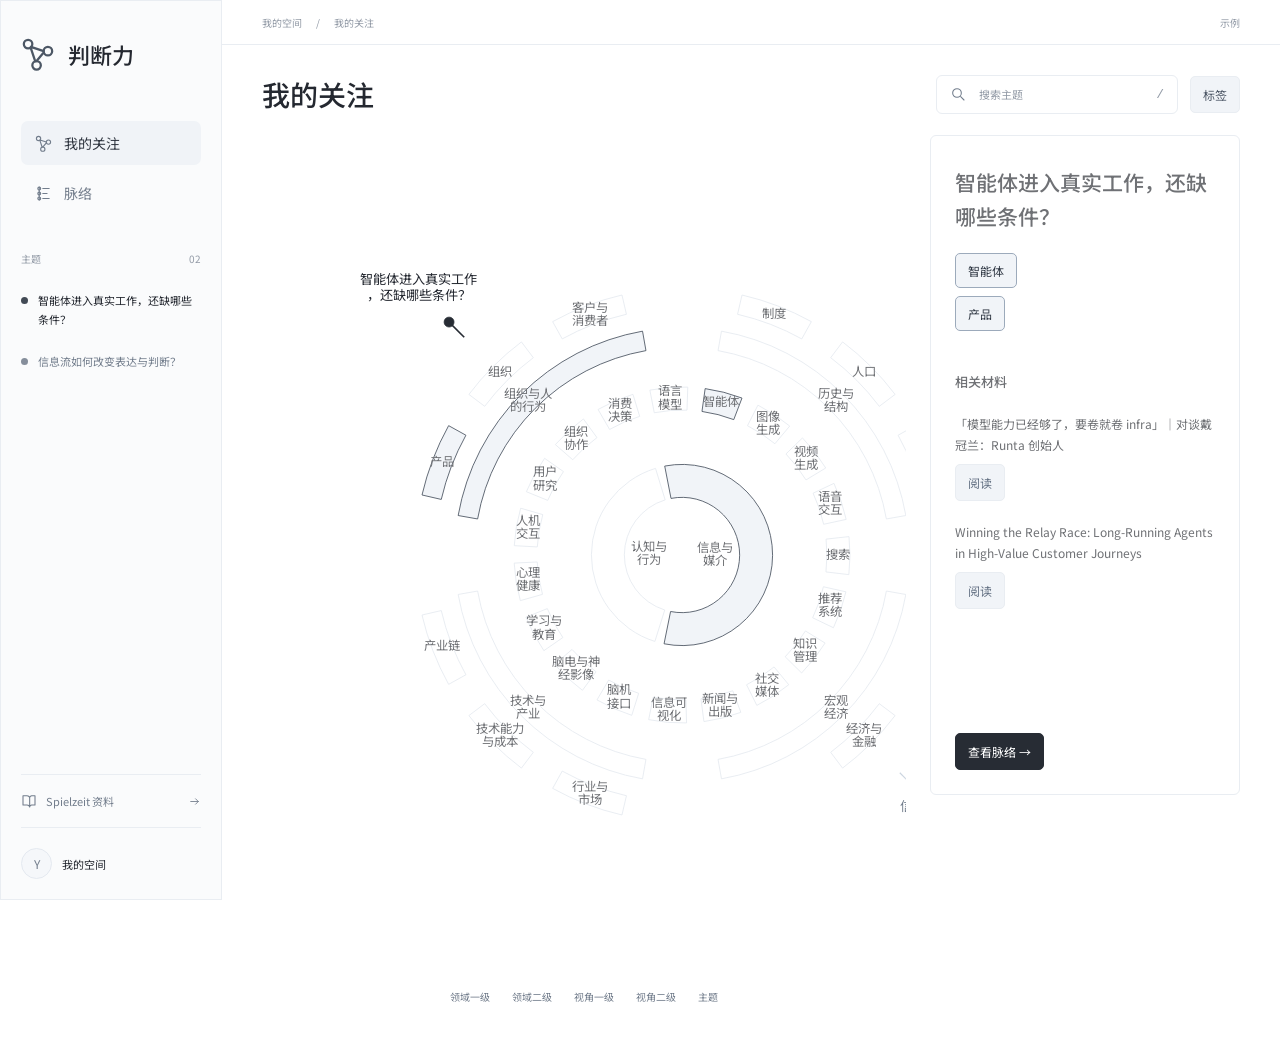
==== sites/since/index.html @ cc874a49 "Publish approved Since site through shared multi-site Pages workflow" ====
<!doctype html>
<html lang="zh-CN">
<head>
  <meta charset="utf-8">
  <meta name="viewport" content="width=device-width,initial-scale=1">
  <meta name="color-scheme" content="light">
  <meta name="since-data-mode" content="static">
  <title>判断力</title>
  <link rel="preload" href="./assets/NotoSansSC.woff2" as="font" type="font/woff2" crossorigin>
  <link rel="stylesheet" href="./styles.css">
</head>
<body>
  <a class="skip-link" href="#main">跳到内容</a>
  <div id="app" aria-busy="true"><div class="initial-state">正在读取主题…</div></div>
  <dialog id="tags-dialog" aria-labelledby="tags-title"></dialog>
  <script type="module" src="./app.js"></script>
</body>
</html>
---- sites/since/styles.css ----
@font-face{font-family:"Noto Sans SC";src:url('./assets/NotoSansSC.woff2') format('woff2');font-weight:100 900;font-style:normal;font-display:swap}
:root{--ink:#242830;--body:#4c5665;--muted:#727d8c;--faint:#929aa6;--line:#e9edf2;--pale:#fafbfc;--chip:#f1f4f8;--selected:#f0f3f7;--radius:6px;--sidebar:222px;font-family:"Noto Sans SC",sans-serif;font-size:13px;color:var(--body);background:#fff}
*{box-sizing:border-box}body{margin:0}button,input,a{-webkit-tap-highlight-color:transparent}button,input{font:inherit}button{cursor:pointer;color:inherit}button,a,input{outline-offset:4px}button:focus-visible,a:focus-visible,input:focus-visible,summary:focus-visible{outline:2px solid #697a91}button{border:0;background:none}a{color:#657284;text-decoration:none}a:hover{text-decoration:underline}button:hover{color:var(--ink)}button:disabled{cursor:default}h1,h2,h3,p{margin:0}h1,h2,h3{font-weight:500;color:var(--ink)}h1{font-size:28px;line-height:1.5}h2{font-size:20px;line-height:1.6}h3{font-size:14px;line-height:1.65}p{line-height:1.9}.icon{display:block;flex:none;object-fit:contain}.skip-link{position:fixed;left:12px;top:-80px;padding:10px;background:white;z-index:20}.skip-link:focus{top:8px}.initial-state{padding:80px;color:var(--faint)}.app-shell{min-height:100vh;display:grid;grid-template-columns:var(--sidebar) minmax(0,1fr)}.sidebar{position:sticky;top:0;height:100vh;display:flex;flex-direction:column;background:var(--pale);border:1px solid var(--line);padding:36px 20px 0}.brand{display:flex;align-items:center;gap:13px;color:var(--ink);font-size:22px;font-weight:500;margin-bottom:50px}.main-nav{display:grid;gap:6px;margin-bottom:36px}.nav-item{width:100%;display:flex;align-items:center;gap:12px;padding:12px 14px;border-radius:7px;font-size:14px;color:#77818f;text-align:left}.nav-item.active{background:var(--selected);color:#303640}.recent-heading{display:flex;justify-content:space-between;color:var(--faint);font-size:10px;margin-bottom:15px}.recent-list{display:grid;gap:4px}.recent-theme{display:flex;gap:10px;align-items:flex-start;text-align:left;font-size:11px;line-height:1.7;padding:10px 0;color:var(--muted)}.recent-theme.active{color:var(--ink)}.theme-dot{width:7px;height:7px;border-radius:50%;background:#aeb8c6;flex:none;margin-top:6px}.active>.theme-dot{background:#414b59}.sidebar-bottom{margin-top:auto}.archive-link{display:flex;gap:9px;align-items:center;font-size:11px;color:var(--muted);padding:18px 0;border-top:1px solid var(--line)}.archive-link .end-icon{margin-left:auto}.space{border-top:1px solid var(--line);display:flex;gap:10px;align-items:center;padding:20px 0;font-size:11px;color:var(--ink)}.avatar{display:grid;place-items:center;width:31px;height:31px;border:1px solid #e4e9f0;border-radius:50%;background:#f5f7fa;color:var(--muted);font-size:12px}.content{min-width:0}.topbar{height:45px;border-bottom:1px solid var(--line);display:flex;justify-content:space-between;align-items:center;padding:0 40px;color:var(--faint);font-size:10px}.breadcrumb{display:flex;gap:14px}.page{padding:28px 40px 40px;max-width:1800px;margin:auto}.page-heading{display:flex;gap:12px;align-items:center;margin-bottom:20px}.page-heading h1{margin-right:auto}.search{height:39px;width:242px;border:1px solid var(--line);border-radius:6px;display:flex;align-items:center;gap:11px;padding:0 13px}.search input{width:100%;min-width:0;border:0;background:none;color:var(--body);font-size:11px;outline:none}.search input::placeholder{color:var(--faint)}.search kbd{font:10px inherit;color:var(--faint)}.button{display:inline-flex;align-items:center;justify-content:center;gap:7px;border:1px solid var(--line);background:var(--chip);border-radius:5px;padding:7px 12px;font-size:12px;line-height:21px;white-space:nowrap}.button:hover{background:#e9eef4;text-decoration:none}.button.primary{background:#272c34;border-color:#272c34;color:white}.button.quiet{background:white}.button.active{border-color:#7d8b9e;background:#eaf0f6}.filters{display:flex;gap:8px;align-items:center;flex-wrap:wrap;margin-bottom:16px;min-height:0}.filters:empty{display:none}.tag{display:inline-flex;gap:6px;align-items:center;border:1px solid #e4e9f0;border-radius:5px;padding:6px 12px;background:white;color:#303844;font-size:12px;line-height:21px;text-align:left}.tag.active,.tag.selected{background:var(--chip);border-color:#9caabb}.tag-path{font-size:10px;color:var(--faint)}.tags-inline{display:flex;flex-wrap:wrap;gap:8px}.home-layout{display:grid;grid-template-columns:minmax(500px,1fr) 310px;gap:24px;align-items:start}.graph-wrap{min-width:0;position:relative}.solar-graph{display:block;width:100%;height:auto;max-height:1000px;overflow:visible}.graph-arc{fill:white;stroke:#e4e9f0;stroke-width:1}.graph-arc.active{fill:var(--chip);stroke:#424c59}.graph-arc.filter{fill:#e7edf5;stroke:#697a91}.graph-label{font-family:inherit;font-size:12px;fill:#6f7175;text-anchor:middle;dominant-baseline:middle;pointer-events:none}.graph-group{cursor:pointer;outline-offset:1px}.graph-group:focus-visible .graph-arc{stroke:#536d8f;stroke-width:2}.graph-group:hover .graph-arc{stroke:#8798af}.graph-theme{cursor:pointer}.graph-theme text{font-family:inherit;font-size:13px;fill:var(--muted);text-anchor:middle}.graph-theme.active text{fill:var(--ink)}.graph-theme circle{fill:white;stroke:#ccd5e0}.graph-theme.active circle{fill:#272c34;stroke:#272c34}.graph-theme line{stroke:#ccd5e0;stroke-width:1.5}.graph-theme.active line{stroke:#272c34;stroke-width:2}.graph-legend{display:flex;justify-content:center;gap:22px;font-size:10px;color:var(--muted);padding:14px 0}.theme-preview{border:1px solid var(--line);border-radius:6px;padding:30px 24px 24px;min-height:660px;display:flex;flex-direction:column;gap:20px}.theme-preview h2{font-size:21px;color:#6f7175}.preview-tags{display:flex;flex-direction:column;align-items:flex-start;gap:8px}.preview-sources{margin-top:20px;display:grid;gap:20px}.preview-sources h3{font-size:13px;color:#6f7175}.source-teaser{display:grid;gap:8px;justify-items:start}.source-teaser p{font-size:12px;line-height:1.8;color:#6f7175}.preview-bottom{margin-top:auto;padding-top:24px}.theme-list{display:grid;grid-template-columns:repeat(2,minmax(0,1fr));gap:12px;margin-top:28px}.theme-list-card{border:1px solid var(--line);border-radius:6px;padding:18px 20px;text-align:left;display:grid;gap:12px}.theme-list-card.active{background:var(--pale);border-color:#b4c0cf}.theme-list-card h3{font-size:14px}.theme-list-card .tags-inline .tag{font-size:10px;padding:3px 8px}.empty-state{border:1px solid var(--line);border-radius:6px;padding:45px;color:var(--muted);text-align:center}.error-state{display:grid;justify-items:start;gap:15px;padding:40px;border:1px solid var(--line);border-radius:7px;max-width:700px;margin:30px 0}.error-state h2{font-size:18px}.error-state p{color:var(--muted)}.refresh-error{margin:0 40px;padding:12px 0;font-size:11px;color:#8b5a3c}.back-button{display:flex;align-items:center;gap:7px;font-size:10px;color:var(--faint);margin-bottom:24px;padding:0}.detail-heading{display:flex;align-items:start;gap:20px;margin-bottom:20px}.detail-heading h1{flex:1}.question-box{display:flex;gap:16px;align-items:center;background:var(--pale);border:1px solid var(--line);border-radius:7px;padding:19px 22px;margin:25px 0 30px}.question-symbol{width:35px;height:35px;background:var(--selected);border-radius:8px;display:grid;place-items:center;flex:none}.question-box p{font-size:13px}.detail-layout{display:grid;grid-template-columns:minmax(550px,1fr) 310px;gap:35px;align-items:start}.timeline{min-width:0}.branch-header{display:grid;grid-template-columns:74px repeat(var(--branches),minmax(0,1fr));gap:12px;border-bottom:1px solid var(--line);padding-bottom:15px;margin-bottom:30px;font-size:10px;color:var(--faint)}.timeline-section+.timeline-section{margin-top:26px}.section-heading{font-size:12px;font-weight:500;margin:0 0 18px 96px;color:var(--muted)}.timeline-rows{position:relative}.timeline-row{position:relative;display:grid;grid-template-columns:74px repeat(var(--branches),minmax(0,1fr));gap:12px;min-height:200px;padding-bottom:16px;align-items:start}.timeline-date{font-size:11px;line-height:1.7;text-align:right;padding-top:17px;color:var(--faint)}.timeline-date span{display:block}.timeline-date .date-kind{font-size:9px;color:#a0a8b3;margin-top:2px}.timeline-marker{position:absolute;left:74px;top:0;pointer-events:none;z-index:1}.timeline-guide{position:absolute;left:82px;top:27px;height:1px;background:#e7ecf2;pointer-events:none}.timeline-card{position:relative;z-index:2;width:100%;min-height:184px;border:1px solid var(--line);border-radius:6px;background:white;text-align:left;padding:18px 20px;display:flex;flex-direction:column;gap:8px}.timeline-card:hover{border-color:#bdc8d6}.timeline-card.selected{background:#fafbfd;border-color:#a9b7c9}.claim-badge{font-size:9px;background:#f3f5f8;color:#85909f;border-radius:3px;padding:3px 5px;align-self:flex-start}.timeline-card h3{font-size:14px;color:#414b59}.timeline-card p{font-size:11px;color:var(--muted);line-height:1.9}.node-footer{display:flex;align-items:center;gap:5px;font-size:9px;color:var(--faint);padding-top:5px;margin-top:auto}.node-footer .open-label{margin-left:auto;color:var(--muted)}.timeline-undated .timeline-marker{display:none}.timeline-undated .timeline-guide{left:82px;opacity:.6}.evidence-panel{position:sticky;top:24px;border:1px solid var(--line);border-radius:7px;padding:25px;min-width:0}.panel-top{display:flex;justify-content:space-between;align-items:center;margin-bottom:18px}.panel-top .tabs{display:flex;gap:16px}.tab{padding:0 0 5px;border-bottom:1px solid transparent;font-size:11px;color:var(--faint)}.tab.active{border-color:#657284;color:#414b59}.evidence-panel h2{font-size:20px;margin-bottom:12px;line-height:1.65}.evidence-meta{color:var(--faint);font-size:10px;line-height:1.8}.evidence-section{border-top:1px solid var(--line);padding-top:18px;margin-top:18px;display:grid;gap:9px}.evidence-section h3{font-size:10px;color:#6f7175}.evidence-section p{font-size:12px;line-height:1.95;color:var(--muted)}blockquote{font-size:11px;line-height:1.95;color:var(--muted);margin:0;padding:0 0 0 12px;border-left:2px solid #d8e0e9;overflow-wrap:anywhere}.source-card{display:grid;gap:10px}.source-card+.source-card{padding-top:18px;margin-top:18px;border-top:1px solid var(--line)}.source-card h3{font-size:11px;line-height:1.8}.source-links{display:flex;gap:14px;align-items:center;flex-wrap:wrap;font-size:10px}.source-links a{display:inline-flex;gap:5px;align-items:center}.source-basis{font-size:9px;color:var(--faint)}.md-panel{margin-top:38px;border-top:1px solid var(--line);padding-top:30px}.md-heading{display:flex;justify-content:space-between;gap:20px;margin-bottom:20px}.markdown{max-width:850px;color:var(--body);line-height:2;font-size:13px;overflow-wrap:anywhere}.markdown h1{font-size:24px;margin:0 0 25px}.markdown h2{font-size:18px;margin:28px 0 14px}.markdown h3{font-size:15px;margin:22px 0 10px}.markdown p{margin:10px 0 16px}.markdown ul{padding-left:20px}.markdown li{margin:7px 0}.markdown pre{white-space:pre-wrap;background:var(--pale);padding:18px;overflow:auto}.markdown a.anchor{display:block;scroll-margin-top:30px}.markdown .highlight{animation:highlight 2.4s ease-out}.citation{font-size:10px;color:#657284;padding:0 3px;border-bottom:1px dotted #a8b7c9}.reading-section{font-size:12px;line-height:1.95;color:var(--muted)}.reading-section h1,.reading-section h2{display:none}.reading-section h3{font-size:12px;color:var(--body);margin-bottom:8px}.reading-section p{font-size:12px}.reading-section .citation{display:inline-flex}.reading-section a.anchor{display:none}.tag-dialog{border:1px solid var(--line);border-radius:8px;width:min(1140px,calc(100vw - 48px));max-height:85vh;padding:32px 40px;color:var(--body);background:white}.tag-dialog::backdrop{background:rgba(36,40,48,.15)}.dialog-heading{display:flex;gap:12px;align-items:center;margin-bottom:25px}.dialog-heading h2{font-size:26px;flex:1}.tag-dimension+.tag-dimension{margin-top:30px}.tag-dimension h3{margin-bottom:16px;font-size:15px;color:#6f7175}.tag-group{display:grid;grid-template-columns:170px minmax(0,1fr);gap:12px;margin:15px 0;align-items:start}.tag-group-root{width:100%;background:var(--chip)}.tag-group-children{display:flex;gap:8px;flex-wrap:wrap}.tag.depth-3{font-size:11px;color:var(--muted);background:var(--pale)}.modal-empty{padding:20px;color:var(--faint)}.mobile-menu{display:none}
@keyframes highlight{from{background:#edf2f7}to{background:transparent}}
.graph-disclosure>summary{display:none}.text-button{text-align:left;font-size:11px;line-height:1.9;color:#657284;padding:0}.text-button:hover{text-decoration:underline}.relation-link{display:block}.graph-disclosure>.graph-wrap{overflow:auto}
@media(min-width:1700px){.home-layout{grid-template-columns:minmax(700px,1fr) 310px}.page{padding-top:28px}.theme-preview{min-height:760px}}
@media(max-width:1250px){:root{--sidebar:190px}.sidebar{padding:28px 16px 0}.brand{font-size:20px;gap:10px}.page{padding:28px}.topbar{padding:0 28px}.home-layout{grid-template-columns:minmax(0,1fr) 270px}.theme-preview{padding:24px 20px;min-height:570px}.theme-preview h2{font-size:18px}.detail-layout{grid-template-columns:minmax(0,1fr) 280px;gap:24px}.timeline-card{padding:16px 14px}.timeline-card h3{font-size:13px}.branch-header,.timeline-row{grid-template-columns:64px repeat(var(--branches),minmax(0,1fr))}.timeline-marker{left:64px}.timeline-guide{left:72px}.section-heading{margin-left:86px}.graph-label{font-size:13px}.detail-heading h1{font-size:25px}}
@media(max-width:1000px){.home-layout{grid-template-columns:minmax(0,1fr)}.theme-preview{min-height:0;display:grid;grid-template-columns:1fr 1fr;padding:24px;gap:18px}.preview-sources{grid-column:2;grid-row:1 / span 3;margin-top:0}.preview-bottom{grid-column:1;padding-top:0}.preview-tags{flex-direction:row;flex-wrap:wrap}.detail-layout{grid-template-columns:minmax(0,1fr)}.evidence-panel{position:relative;top:0;max-width:none}.panel-content{display:grid;grid-template-columns:1fr 1fr;gap:0 28px}.evidence-panel .evidence-section{margin-top:16px}.evidence-panel .source-section{grid-column:2;grid-row:1 / span 3;margin-top:0}.evidence-panel .source-section:first-child{margin-top:0}.page-heading h1{font-size:25px}.search{width:210px}}
@media(max-width:720px){:root{--sidebar:0px}.app-shell{display:block}.sidebar{position:static;height:auto;display:grid;grid-template-columns:1fr auto;gap:16px;align-items:center;padding:16px 20px;border-width:0 0 1px}.brand{margin:0;font-size:19px;gap:9px}.main-nav{display:flex;margin:0;gap:4px}.nav-item{width:auto;padding:8px 10px;font-size:12px;gap:6px}.recent-heading,.recent-list,.sidebar-bottom{display:none}.topbar{padding:0 20px;height:34px}.page{padding:24px 20px}.page-heading{flex-wrap:wrap;gap:10px}.page-heading h1{font-size:24px;flex-basis:calc(100% - 65px)}.page-heading .search{order:3;width:100%}.page-heading .tag-toggle{margin-left:auto}.home-layout{gap:15px}.solar-graph{width:100%;min-height:350px}.graph-label{font-size:15px}.graph-theme text{font-size:15px}.graph-legend{font-size:9px;gap:12px;flex-wrap:wrap}.theme-preview{display:flex;padding:22px;gap:16px}.theme-preview h2{font-size:19px}.preview-tags{flex-direction:row}.preview-sources{margin-top:5px}.preview-bottom{padding-top:6px}.theme-list{grid-template-columns:1fr}.detail-heading{flex-direction:column;gap:14px}.detail-heading h1{font-size:24px}.question-box{padding:15px;margin:20px 0 25px;gap:12px}.detail-layout{gap:25px}.timeline{overflow-x:auto;padding-bottom:10px}.branch-header,.timeline-row{min-width:570px;grid-template-columns:60px repeat(var(--branches),minmax(220px,1fr))}.timeline-marker{left:60px}.timeline-guide{left:68px}.timeline-card{min-height:184px}.timeline-row{min-height:200px}.panel-content{display:block}.evidence-panel .source-section{margin-top:18px}.tag-dialog{padding:24px 20px;width:calc(100vw - 24px);max-height:90vh}.dialog-heading{flex-wrap:wrap}.dialog-heading .search{order:3;width:100%}.tag-group{grid-template-columns:1fr;gap:9px;margin:22px 0}.tag-group-root{width:auto;justify-self:start}.markdown{font-size:13px}.md-heading h2{font-size:19px}.refresh-error{margin:0 20px}.initial-state{padding:40px 20px}.error-state{padding:25px}}
@media(prefers-reduced-motion:reduce){*{scroll-behavior:auto!important;animation:none!important}}
@media(max-width:720px){.graph-disclosure>summary{display:list-item;font-size:12px;color:var(--muted);padding:12px 0;cursor:pointer}.graph-disclosure .solar-graph{min-width:740px}.graph-disclosure{margin-bottom:8px}.graph-label{font-size:12px}.graph-theme text{font-size:13px}.home-layout>div:first-child{display:flex;flex-direction:column}.home-layout .theme-list{order:-1;margin-top:0;margin-bottom:12px}.preview-sources{display:none}}

.theme-dot,.active>.theme-dot{background:transparent}

/* Keep graph text readable at narrower desktop widths; scroll within the graph. */
.solar-graph{min-width:840px}.graph-label{font-size:15px}.graph-theme text{font-size:16px}
@media(min-width:721px){.theme-list{display:none}.detail-heading+.tags-inline{margin-bottom:30px}}
@media(max-width:720px){.graph-disclosure .solar-graph{min-width:840px}.graph-label{font-size:15px}.graph-theme text{font-size:16px}.detail-heading+.tags-inline{margin-bottom:25px}}

@media(max-width:720px){.theme-preview{display:none}}

.tag-review{font-size:11px;color:#8b6945;align-self:center}
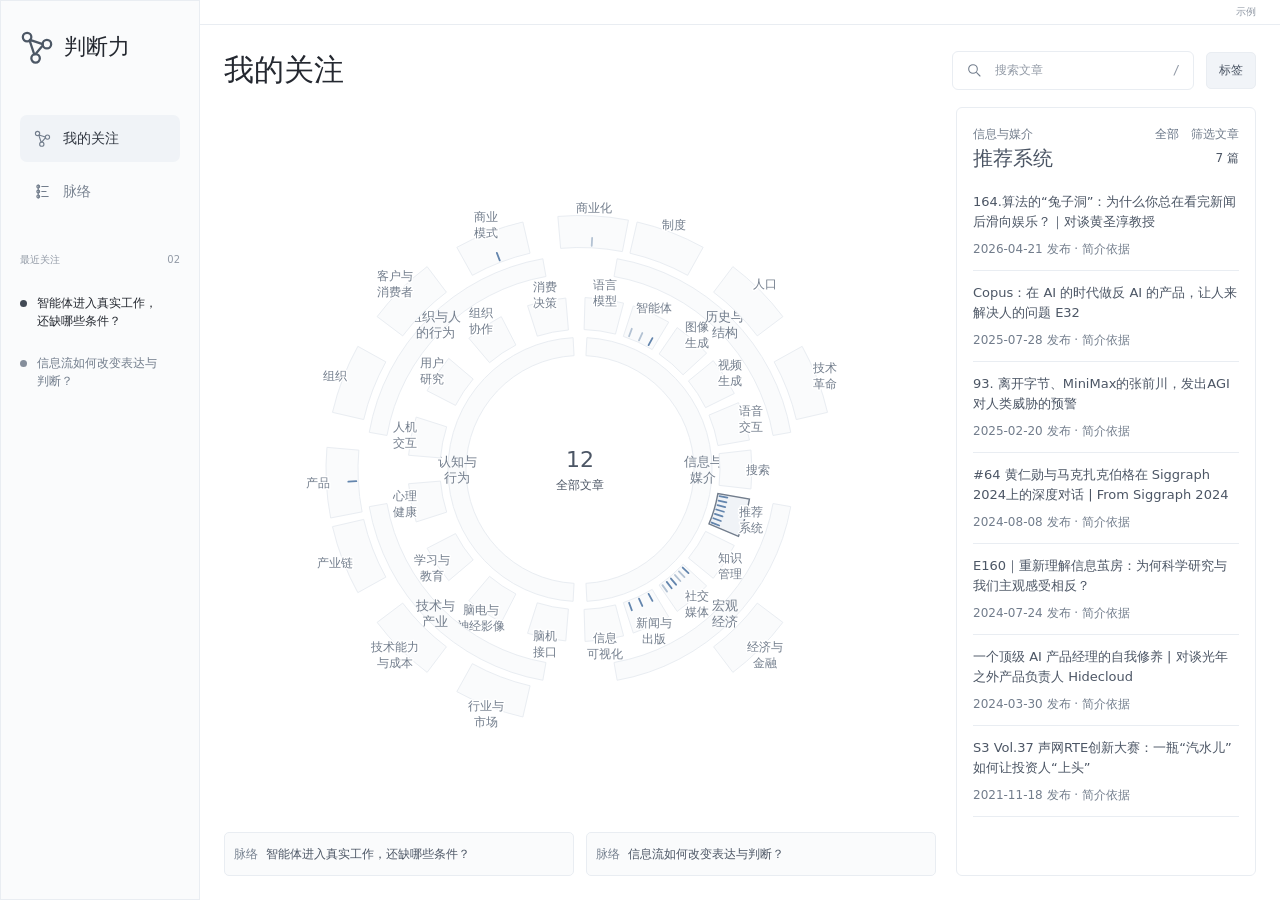
==== commit f5b2d8ee: "Publish lightweight graph bootstrap and visible theme paths" ====
--- a/sites/since/index.html
+++ b/sites/since/index.html
@@ -6,12 +6,11 @@
   <meta name="color-scheme" content="light">
   <meta name="since-data-mode" content="static">
   <title>判断力</title>
-  <link rel="preload" href="./assets/NotoSansSC.woff2" as="font" type="font/woff2" crossorigin>
   <link rel="stylesheet" href="./styles.css">
 </head>
 <body>
   <a class="skip-link" href="#main">跳到内容</a>
-  <div id="app" aria-busy="true"><div class="initial-state">正在读取主题…</div></div>
+  <div id="app" aria-busy="true"><div class="initial-state">正在读取总览…</div></div>
   <dialog id="tags-dialog" aria-labelledby="tags-title"></dialog>
   <script type="module" src="./app.js"></script>
 </body>
--- a/sites/since/styles.css
+++ b/sites/since/styles.css
@@ -1,5 +1,4 @@
-@font-face{font-family:"Noto Sans SC";src:url('./assets/NotoSansSC.woff2') format('woff2');font-weight:100 900;font-style:normal;font-display:swap}
-:root{--ink:#242830;--body:#4c5665;--muted:#727d8c;--faint:#929aa6;--line:#e9edf2;--pale:#fafbfc;--chip:#f1f4f8;--selected:#f0f3f7;--radius:6px;--sidebar:222px;font-family:"Noto Sans SC",sans-serif;font-size:13px;color:var(--body);background:#fff}
+:root{--ink:#242830;--body:#4c5665;--muted:#727d8c;--faint:#929aa6;--line:#e9edf2;--pale:#fafbfc;--chip:#f1f4f8;--selected:#f0f3f7;--radius:6px;--sidebar:222px;font-family:system-ui,-apple-system,BlinkMacSystemFont,"PingFang SC","Microsoft YaHei",sans-serif;font-size:13px;color:var(--body);background:#fff}
 *{box-sizing:border-box}body{margin:0}button,input,a{-webkit-tap-highlight-color:transparent}button,input{font:inherit}button{cursor:pointer;color:inherit}button,a,input{outline-offset:4px}button:focus-visible,a:focus-visible,input:focus-visible,summary:focus-visible{outline:2px solid #697a91}button{border:0;background:none}a{color:#657284;text-decoration:none}a:hover{text-decoration:underline}button:hover{color:var(--ink)}button:disabled{cursor:default}h1,h2,h3,p{margin:0}h1,h2,h3{font-weight:500;color:var(--ink)}h1{font-size:28px;line-height:1.5}h2{font-size:20px;line-height:1.6}h3{font-size:14px;line-height:1.65}p{line-height:1.9}.icon{display:block;flex:none;object-fit:contain}.skip-link{position:fixed;left:12px;top:-80px;padding:10px;background:white;z-index:20}.skip-link:focus{top:8px}.initial-state{padding:80px;color:var(--faint)}.app-shell{min-height:100vh;display:grid;grid-template-columns:var(--sidebar) minmax(0,1fr)}.sidebar{position:sticky;top:0;height:100vh;display:flex;flex-direction:column;background:var(--pale);border:1px solid var(--line);padding:36px 20px 0}.brand{display:flex;align-items:center;gap:13px;color:var(--ink);font-size:22px;font-weight:500;margin-bottom:50px}.main-nav{display:grid;gap:6px;margin-bottom:36px}.nav-item{width:100%;display:flex;align-items:center;gap:12px;padding:12px 14px;border-radius:7px;font-size:14px;color:#77818f;text-align:left}.nav-item.active{background:var(--selected);color:#303640}.recent-heading{display:flex;justify-content:space-between;color:var(--faint);font-size:10px;margin-bottom:15px}.recent-list{display:grid;gap:4px}.recent-theme{display:flex;gap:10px;align-items:flex-start;text-align:left;font-size:11px;line-height:1.7;padding:10px 0;color:var(--muted)}.recent-theme.active{color:var(--ink)}.theme-dot{width:7px;height:7px;border-radius:50%;background:#aeb8c6;flex:none;margin-top:6px}.active>.theme-dot{background:#414b59}.sidebar-bottom{margin-top:auto}.archive-link{display:flex;gap:9px;align-items:center;font-size:11px;color:var(--muted);padding:18px 0;border-top:1px solid var(--line)}.archive-link .end-icon{margin-left:auto}.space{border-top:1px solid var(--line);display:flex;gap:10px;align-items:center;padding:20px 0;font-size:11px;color:var(--ink)}.avatar{display:grid;place-items:center;width:31px;height:31px;border:1px solid #e4e9f0;border-radius:50%;background:#f5f7fa;color:var(--muted);font-size:12px}.content{min-width:0}.topbar{height:45px;border-bottom:1px solid var(--line);display:flex;justify-content:space-between;align-items:center;padding:0 40px;color:var(--faint);font-size:10px}.breadcrumb{display:flex;gap:14px}.page{padding:28px 40px 40px;max-width:1800px;margin:auto}.page-heading{display:flex;gap:12px;align-items:center;margin-bottom:20px}.page-heading h1{margin-right:auto}.search{height:39px;width:242px;border:1px solid var(--line);border-radius:6px;display:flex;align-items:center;gap:11px;padding:0 13px}.search input{width:100%;min-width:0;border:0;background:none;color:var(--body);font-size:11px;outline:none}.search input::placeholder{color:var(--faint)}.search kbd{font:10px inherit;color:var(--faint)}.button{display:inline-flex;align-items:center;justify-content:center;gap:7px;border:1px solid var(--line);background:var(--chip);border-radius:5px;padding:7px 12px;font-size:12px;line-height:21px;white-space:nowrap}.button:hover{background:#e9eef4;text-decoration:none}.button.primary{background:#272c34;border-color:#272c34;color:white}.button.quiet{background:white}.button.active{border-color:#7d8b9e;background:#eaf0f6}.filters{display:flex;gap:8px;align-items:center;flex-wrap:wrap;margin-bottom:16px;min-height:0}.filters:empty{display:none}.tag{display:inline-flex;gap:6px;align-items:center;border:1px solid #e4e9f0;border-radius:5px;padding:6px 12px;background:white;color:#303844;font-size:12px;line-height:21px;text-align:left}.tag.active,.tag.selected{background:var(--chip);border-color:#9caabb}.tag-path{font-size:10px;color:var(--faint)}.tags-inline{display:flex;flex-wrap:wrap;gap:8px}.home-layout{display:grid;grid-template-columns:minmax(500px,1fr) 310px;gap:24px;align-items:start}.graph-wrap{min-width:0;position:relative}.solar-graph{display:block;width:100%;height:auto;max-height:1000px;overflow:visible}.graph-arc{fill:white;stroke:#e4e9f0;stroke-width:1}.graph-arc.active{fill:var(--chip);stroke:#424c59}.graph-arc.filter{fill:#e7edf5;stroke:#697a91}.graph-label{font-family:inherit;font-size:12px;fill:#6f7175;text-anchor:middle;dominant-baseline:middle;pointer-events:none}.graph-group{cursor:pointer;outline-offset:1px}.graph-group:focus-visible .graph-arc{stroke:#536d8f;stroke-width:2}.graph-group:hover .graph-arc{stroke:#8798af}.graph-theme{cursor:pointer}.graph-theme text{font-family:inherit;font-size:13px;fill:var(--muted);text-anchor:middle}.graph-theme.active text{fill:var(--ink)}.graph-theme circle{fill:white;stroke:#ccd5e0}.graph-theme.active circle{fill:#272c34;stroke:#272c34}.graph-theme line{stroke:#ccd5e0;stroke-width:1.5}.graph-theme.active line{stroke:#272c34;stroke-width:2}.graph-legend{display:flex;justify-content:center;gap:22px;font-size:10px;color:var(--muted);padding:14px 0}.theme-preview{border:1px solid var(--line);border-radius:6px;padding:30px 24px 24px;min-height:660px;display:flex;flex-direction:column;gap:20px}.theme-preview h2{font-size:21px;color:#6f7175}.preview-tags{display:flex;flex-direction:column;align-items:flex-start;gap:8px}.preview-sources{margin-top:20px;display:grid;gap:20px}.preview-sources h3{font-size:13px;color:#6f7175}.source-teaser{display:grid;gap:8px;justify-items:start}.source-teaser p{font-size:12px;line-height:1.8;color:#6f7175}.preview-bottom{margin-top:auto;padding-top:24px}.theme-list{display:grid;grid-template-columns:repeat(2,minmax(0,1fr));gap:12px;margin-top:28px}.theme-list-card{border:1px solid var(--line);border-radius:6px;padding:18px 20px;text-align:left;display:grid;gap:12px}.theme-list-card.active{background:var(--pale);border-color:#b4c0cf}.theme-list-card h3{font-size:14px}.theme-list-card .tags-inline .tag{font-size:10px;padding:3px 8px}.empty-state{border:1px solid var(--line);border-radius:6px;padding:45px;color:var(--muted);text-align:center}.error-state{display:grid;justify-items:start;gap:15px;padding:40px;border:1px solid var(--line);border-radius:7px;max-width:700px;margin:30px 0}.error-state h2{font-size:18px}.error-state p{color:var(--muted)}.refresh-error{margin:0 40px;padding:12px 0;font-size:11px;color:#8b5a3c}.back-button{display:flex;align-items:center;gap:7px;font-size:10px;color:var(--faint);margin-bottom:24px;padding:0}.detail-heading{display:flex;align-items:start;gap:20px;margin-bottom:20px}.detail-heading h1{flex:1}.question-box{display:flex;gap:16px;align-items:center;background:var(--pale);border:1px solid var(--line);border-radius:7px;padding:19px 22px;margin:25px 0 30px}.question-symbol{width:35px;height:35px;background:var(--selected);border-radius:8px;display:grid;place-items:center;flex:none}.question-box p{font-size:13px}.detail-layout{display:grid;grid-template-columns:minmax(550px,1fr) 310px;gap:35px;align-items:start}.timeline{min-width:0}.branch-header{display:grid;grid-template-columns:74px repeat(var(--branches),minmax(0,1fr));gap:12px;border-bottom:1px solid var(--line);padding-bottom:15px;margin-bottom:30px;font-size:10px;color:var(--faint)}.timeline-section+.timeline-section{margin-top:26px}.section-heading{font-size:12px;font-weight:500;margin:0 0 18px 96px;color:var(--muted)}.timeline-rows{position:relative}.timeline-row{position:relative;display:grid;grid-template-columns:74px repeat(var(--branches),minmax(0,1fr));gap:12px;min-height:200px;padding-bottom:16px;align-items:start}.timeline-date{font-size:11px;line-height:1.7;text-align:right;padding-top:17px;color:var(--faint)}.timeline-date span{display:block}.timeline-date .date-kind{font-size:9px;color:#a0a8b3;margin-top:2px}.timeline-marker{position:absolute;left:74px;top:0;pointer-events:none;z-index:1}.timeline-guide{position:absolute;left:82px;top:27px;height:1px;background:#e7ecf2;pointer-events:none}.timeline-card{position:relative;z-index:2;width:100%;min-height:184px;border:1px solid var(--line);border-radius:6px;background:white;text-align:left;padding:18px 20px;display:flex;flex-direction:column;gap:8px}.timeline-card:hover{border-color:#bdc8d6}.timeline-card.selected{background:#fafbfd;border-color:#a9b7c9}.claim-badge{font-size:9px;background:#f3f5f8;color:#85909f;border-radius:3px;padding:3px 5px;align-self:flex-start}.timeline-card h3{font-size:14px;color:#414b59}.timeline-card p{font-size:11px;color:var(--muted);line-height:1.9}.node-footer{display:flex;align-items:center;gap:5px;font-size:9px;color:var(--faint);padding-top:5px;margin-top:auto}.node-footer .open-label{margin-left:auto;color:var(--muted)}.timeline-undated .timeline-marker{display:none}.timeline-undated .timeline-guide{left:82px;opacity:.6}.evidence-panel{position:sticky;top:24px;border:1px solid var(--line);border-radius:7px;padding:25px;min-width:0}.panel-top{display:flex;justify-content:space-between;align-items:center;margin-bottom:18px}.panel-top .tabs{display:flex;gap:16px}.tab{padding:0 0 5px;border-bottom:1px solid transparent;font-size:11px;color:var(--faint)}.tab.active{border-color:#657284;color:#414b59}.evidence-panel h2{font-size:20px;margin-bottom:12px;line-height:1.65}.evidence-meta{color:var(--faint);font-size:10px;line-height:1.8}.evidence-section{border-top:1px solid var(--line);padding-top:18px;margin-top:18px;display:grid;gap:9px}.evidence-section h3{font-size:10px;color:#6f7175}.evidence-section p{font-size:12px;line-height:1.95;color:var(--muted)}blockquote{font-size:11px;line-height:1.95;color:var(--muted);margin:0;padding:0 0 0 12px;border-left:2px solid #d8e0e9;overflow-wrap:anywhere}.source-card{display:grid;gap:10px}.source-card+.source-card{padding-top:18px;margin-top:18px;border-top:1px solid var(--line)}.source-card h3{font-size:11px;line-height:1.8}.source-links{display:flex;gap:14px;align-items:center;flex-wrap:wrap;font-size:10px}.source-links a{display:inline-flex;gap:5px;align-items:center}.source-basis{font-size:9px;color:var(--faint)}.md-panel{margin-top:38px;border-top:1px solid var(--line);padding-top:30px}.md-heading{display:flex;justify-content:space-between;gap:20px;margin-bottom:20px}.markdown{max-width:850px;color:var(--body);line-height:2;font-size:13px;overflow-wrap:anywhere}.markdown h1{font-size:24px;margin:0 0 25px}.markdown h2{font-size:18px;margin:28px 0 14px}.markdown h3{font-size:15px;margin:22px 0 10px}.markdown p{margin:10px 0 16px}.markdown ul{padding-left:20px}.markdown li{margin:7px 0}.markdown pre{white-space:pre-wrap;background:var(--pale);padding:18px;overflow:auto}.markdown a.anchor{display:block;scroll-margin-top:30px}.markdown .highlight{animation:highlight 2.4s ease-out}.citation{font-size:10px;color:#657284;padding:0 3px;border-bottom:1px dotted #a8b7c9}.reading-section{font-size:12px;line-height:1.95;color:var(--muted)}.reading-section h1,.reading-section h2{display:none}.reading-section h3{font-size:12px;color:var(--body);margin-bottom:8px}.reading-section p{font-size:12px}.reading-section .citation{display:inline-flex}.reading-section a.anchor{display:none}.tag-dialog{border:1px solid var(--line);border-radius:8px;width:min(1140px,calc(100vw - 48px));max-height:85vh;padding:32px 40px;color:var(--body);background:white}.tag-dialog::backdrop{background:rgba(36,40,48,.15)}.dialog-heading{display:flex;gap:12px;align-items:center;margin-bottom:25px}.dialog-heading h2{font-size:26px;flex:1}.tag-dimension+.tag-dimension{margin-top:30px}.tag-dimension h3{margin-bottom:16px;font-size:15px;color:#6f7175}.tag-group{display:grid;grid-template-columns:170px minmax(0,1fr);gap:12px;margin:15px 0;align-items:start}.tag-group-root{width:100%;background:var(--chip)}.tag-group-children{display:flex;gap:8px;flex-wrap:wrap}.tag.depth-3{font-size:11px;color:var(--muted);background:var(--pale)}.modal-empty{padding:20px;color:var(--faint)}.mobile-menu{display:none}
 @keyframes highlight{from{background:#edf2f7}to{background:transparent}}
 .graph-disclosure>summary{display:none}.text-button{text-align:left;font-size:11px;line-height:1.9;color:#657284;padding:0}.text-button:hover{text-decoration:underline}.relation-link{display:block}.graph-disclosure>.graph-wrap{overflow:auto}
@@ -20,3 +19,168 @@
 @media(max-width:720px){.theme-preview{display:none}}
 
 .tag-review{font-size:11px;color:#8b6945;align-self:center}
+
+/* Approved tag overview. SVG coordinates are CSS pixels, never a scaled UI image. */
+:root{--sidebar:200px}
+.sidebar{padding:28px 19px 0}
+.sidebar-brand{width:100%}
+.brand{font-size:22px;line-height:36.3px;gap:10px;margin-bottom:50px}
+.main-nav{margin-bottom:37px}
+.nav-item{font-size:14px;line-height:23.1px}
+.recent-heading{line-height:16.5px}
+.recent-theme{font-size:12px;line-height:18px}
+.mobile-scope{display:none}
+.home-view .content{display:flex;flex-direction:column;height:100dvh;overflow:hidden}
+.home-view .topbar{height:25px;min-height:25px;flex:none;padding:0 24px}
+.home-page{height:calc(100dvh - 25px);max-width:none;padding:24px;display:flex;flex-direction:column;gap:16px;min-height:0}
+.overview-heading{height:42px;min-height:42px;margin:0;flex:none;gap:12px}
+.overview-heading h1{font-size:30px;line-height:42px}
+.overview-search .search{width:242px}
+.overview-search input,.overview-search kbd{font-size:12px}
+.compact-search{display:none}
+.home-layout{display:grid;grid-template-columns:minmax(0,1fr) 300px;gap:20px;flex:1;min-height:0;align-items:stretch}
+.graph-wrap{height:100%;min-height:0;min-width:0;position:relative;overflow:visible}
+.graph-stage{position:relative;width:100%;height:100%;min-width:0;min-height:0}
+.solar-graph{display:block;width:100%;height:100%;min-width:0;min-height:0;max-height:none;overflow:visible}
+.graph-hit{fill:transparent;stroke:transparent;stroke-width:8;pointer-events:all}
+.graph-arc{fill:#fafbfc;stroke:#e9edf2;stroke-width:1}
+.graph-arc.active{fill:#f0f3f7;stroke:#727d8c;stroke-width:1.4}
+.graph-arc.filter{fill:#e6edf7;stroke:#697a91}
+.graph-label{font-family:inherit;fill:#727d8c;text-anchor:middle;dominant-baseline:middle;pointer-events:none}
+.graph-label.level-one{font-size:13px;font-weight:500}
+.graph-label.level-two{font-size:12px;font-weight:400}
+.graph-theme text.graph-topic-label{font-size:13px;font-weight:500;fill:#4c5665;text-anchor:inherit}
+.graph-theme circle{fill:white;stroke:#e9edf2;stroke-width:1}
+.graph-theme.active circle{fill:#4c5665;stroke:#4c5665}
+.graph-group:focus-visible,.graph-theme:focus-visible{outline:none}
+.graph-theme:focus-visible circle{stroke:#697a91;stroke-width:3}
+.graph-count-label{font-size:13px;font-weight:500;fill:#4c5665;text-anchor:middle}
+.graph-count{font-size:22px;font-weight:500;fill:#4c5665;text-anchor:middle}
+.theme-edge,.focus-leader{fill:none;stroke:#a7b6cc;stroke-width:1;pointer-events:none}
+.focus-point{fill:#727d8c;pointer-events:none}
+.focus-callout{position:absolute;display:flex;align-items:center;justify-content:center;height:26px;padding:3px 7px;background:white;border:1px solid #e9edf2;border-radius:5px;color:#727d8c;font-size:12px;line-height:18px;white-space:nowrap}
+.graph-empty{position:absolute;top:0;left:0;font-size:12px;color:#727d8c;line-height:20px}
+.filters{margin:0;min-height:32px;flex:none;display:flex;flex-wrap:nowrap;gap:12px}
+.filters-chips{min-width:0;display:flex;gap:8px;overflow-x:auto;align-items:center;scrollbar-width:thin}
+.filters .tag{flex:none;padding:3px 9px;font-size:12px;line-height:22px;white-space:nowrap}
+.clear-filters{flex:none;font-size:12px}
+.article-panel{height:100%;min-height:0;min-width:0;border:1px solid #e9edf2;border-radius:6px;padding:16px;display:flex;flex-direction:column;gap:12px;overflow:hidden;background:white}
+.article-heading{flex:none;display:flex;flex-direction:column;gap:4px}
+.article-path-row{display:flex;gap:8px;align-items:center;justify-content:space-between;min-width:0}
+.article-tag-path{font-size:12px;line-height:20px;color:#727d8c;min-width:0}
+.compact-path{display:none}
+.panel-filter{font-size:12px;line-height:20px;white-space:nowrap;flex:none;color:#727d8c}
+.panel-filter[aria-pressed=true]{color:#354c6c;text-decoration:underline}
+.article-name-row{display:flex;gap:8px;justify-content:space-between;align-items:center;min-height:20px}
+.article-tag-name{font-size:20px;font-weight:500;line-height:28px;color:#4c5665}
+.article-mobile-label{display:none}
+.article-count{font-size:12px;line-height:20px;flex:none;color:#4c5665}
+.article-list{flex:1;min-height:0;overflow-y:auto;overscroll-behavior:contain;scrollbar-width:thin;outline-offset:-2px}
+.article-row{border-bottom:1px solid #e9edf2;margin:0}
+.article-link{display:flex;flex-direction:column;gap:8px;padding:12px 0;color:#4c5665;text-decoration:none}
+.article-link:hover .article-title{text-decoration:underline;text-underline-offset:3px}
+.article-link:hover{text-decoration:none}
+.article-title{font-size:13px;font-weight:400;line-height:20px;color:#4c5665;overflow-wrap:anywhere}
+.article-meta{font-size:12px;line-height:18px;color:#727d8c}
+.article-empty{font-size:12px;line-height:20px;color:#727d8c;padding:14px 0;display:grid;justify-items:start;gap:8px}
+.article-themes{flex:none;display:grid;gap:6px;max-height:110px;overflow-y:auto}
+.article-themes h3{font-size:11px;font-weight:400;line-height:20px;color:#4c5665}
+.article-theme-link{display:block;text-align:left;font-size:13px;line-height:20px;font-weight:500;padding:0;color:#4c5665}
+.article-theme-link:hover{text-decoration:underline}
+.tag-dialog .tag[aria-pressed=true]{background:#eaf0f6;border-color:#9caabb}
+@media(max-width:1100px){
+ .home-view{height:100svh;min-height:0;display:flex;flex-direction:column;padding:16px;gap:12px}
+ .home-view .sidebar{height:37px;min-height:37px;position:static;border:0;background:white;display:block;padding:0;flex:none}
+ .home-view .sidebar-brand{height:37px;display:flex;align-items:center;justify-content:space-between}
+ .home-view .brand{margin:0;font-size:20px;line-height:28px;color:#4c5665}
+ .home-view .brand .icon,.home-view .main-nav,.home-view .recent-heading,.home-view .recent-list,.home-view .topbar{display:none}
+ .home-view .mobile-scope{display:inline;font-size:10px;color:#929aa6}
+ .home-view .content{height:auto;flex:1;min-height:0;overflow:visible}
+ .home-page{padding:0;height:auto;flex:1;gap:12px;min-height:0}
+ .overview-heading{height:37px;min-height:37px;gap:8px;flex-wrap:nowrap}
+ .overview-heading h1{font-size:22px;line-height:28px;flex:1;flex-basis:auto;margin:0;color:#4c5665}
+ .overview-heading .tag-toggle{margin:0;padding:7px 12px;background:white;border-color:transparent;color:#727d8c;line-height:18px}
+ .compact-search{display:inline-flex;padding:7px 12px;font-size:12px;line-height:18px;color:#727d8c;white-space:nowrap}
+ .overview-search{display:none;min-width:0}
+ .overview-heading.searching h1{display:none}
+ .overview-heading.searching .overview-search{display:block;flex:1}
+ .overview-search .search{width:100%;height:37px}
+ .overview-search kbd{display:none}
+ .home-layout{display:flex;flex-direction:column;gap:12px;min-height:0;flex:1}
+ .graph-wrap{height:350px;min-height:350px;flex:none}
+ .graph-theme text.graph-topic-label{font-size:12px}
+ .graph-count-label{font-size:12px;font-weight:400}
+ .article-panel{flex:1;height:auto;min-height:0;padding:12px 16px;gap:8px}
+ .article-heading{gap:8px}
+ .article-tag-path{font-size:12px;font-weight:500;line-height:20px;color:#4c5665}
+ .desktop-path,.article-tag-name{display:none}
+ .compact-path,.article-mobile-label{display:inline}
+ .article-mobile-label{font-size:12px;line-height:20px}
+ .article-themes{display:none}
+ .panel-filter{font-size:12px}
+ .home-view .refresh-error{margin:0;position:absolute;top:0;left:16px;right:16px;background:white;z-index:4}
+ .graph-empty{font-size:12px;top:2px;left:0}
+ .tag-dialog .tag{min-height:36px}
+}
+
+.recent-theme-title{width:130px;max-width:130px;flex:none}.article-tag-name{line-height:20px}
+
+.theme-hit{fill:transparent;pointer-events:all}
+
+/* Article identities are the graph nodes; rings are classification context. */
+.article-actions{display:flex;align-items:center;gap:12px;flex:none}
+.article-actions button{font-size:12px;line-height:20px;white-space:nowrap}
+.article-select{display:flex;flex-direction:column;gap:8px;padding:12px 0;width:100%;text-align:left}
+.article-select:hover .article-title{text-decoration:underline}
+.article-row.selected{background:#edf3fa;box-shadow:inset 2px 0 #6385ad;padding-left:8px}
+.selected-article{padding:12px 0 16px;border-bottom:1px solid #d3deeb;display:grid;gap:10px}
+.selection-heading{display:flex;align-items:center;justify-content:space-between;color:#727d8c;font-size:12px;line-height:20px}
+.selection-clear,.selected-source{font-size:12px;line-height:20px}
+.selected-title{font-size:13px;font-weight:500;line-height:21px;overflow-wrap:anywhere}
+.article-coding{display:grid;gap:7px}
+.article-coding h4{font-size:12px;font-weight:500;line-height:20px;margin:0}
+.coding-tag{padding:4px 7px;border:1px solid #e0e7f0;border-radius:4px;background:#fafbfc;text-align:left;font-size:12px;line-height:20px;overflow-wrap:anywhere}
+.coding-context{color:#727d8c}.coding-direct{font-weight:500;color:#354f70}
+.graph-arc.coded-parent{fill:#edf3f9;stroke:#a2b5cd}
+.graph-arc.coded-direct{fill:#dbe8f7;stroke:#5279aa;stroke-width:2}
+.graph-article{fill:#d9e1ea;stroke:#aebccd;stroke-width:1;cursor:pointer;outline:none}
+.graph-article.in-focus{fill:#6485ad;stroke:#4c6f9a}
+.graph-article.selected{fill:#243b58;stroke:white;stroke-width:2}
+.graph-article:hover,.graph-article:focus-visible{stroke:#243b58;stroke-width:3}
+.graph-article.filtered-out{visibility:hidden;pointer-events:none}
+.graph-count{font-size:22px}.graph-count-label{font-size:12px;font-weight:400}
+.graph-scope-summary{position:absolute;bottom:0;left:0;right:0;display:flex;justify-content:center;gap:20px;color:#727d8c;font-size:12px;line-height:20px;pointer-events:none}
+.graph-empty{top:0;background:white}
+.mobile-themes{display:none}
+@media(max-width:1100px){
+ .home-view .mobile-themes{display:block;position:relative;margin-left:auto;margin-right:14px;font-size:12px;line-height:20px;color:#727d8c}
+ .mobile-themes summary{cursor:pointer;list-style:none;padding:7px 2px}
+ .mobile-themes summary::-webkit-details-marker{display:none}
+ .mobile-theme-menu{position:absolute;right:0;top:34px;z-index:9;width:270px;padding:8px;background:white;border:1px solid #e0e7f0;border-radius:6px;box-shadow:0 6px 20px #22324414}
+ .mobile-theme-link{display:block;text-align:left;padding:10px;font-size:13px;line-height:21px;width:100%}
+ .graph-scope-summary{gap:16px}
+ .article-actions{gap:9px}
+}
+
+.graph-scope-summary{position:absolute;width:1px;height:1px;margin:-1px;padding:0;overflow:hidden;clip:rect(0,0,0,0);white-space:nowrap;border:0}
+.home-page{width:100%;margin:0}
+
+/* Source articles are radial ticks inside their real second-level segment. */
+.article-tick{fill:none;stroke:#b3c2d3;stroke-width:1.8;stroke-linecap:round;pointer-events:stroke}
+.article-tick.in-focus{stroke:#6385ad;stroke-width:1.8}
+.article-tick.selected{stroke:#243b58;stroke-width:3}
+.article-tick:hover,.article-tick:focus-visible{stroke:#173d69;stroke-width:3;outline:none}
+.article-tick-hit{stroke:transparent;stroke-width:5;pointer-events:stroke;cursor:pointer}
+.article-tick-hit.filtered-out{visibility:hidden;pointer-events:none}
+.graph-label.level-two{paint-order:stroke;stroke:white;stroke-width:3px;stroke-linejoin:round;pointer-events:all}
+.list-only-note{font-size:12px;line-height:20px;color:#727d8c}
+
+/* Bootstrap paints classification first; visible routes do not wait for Markdown. */
+.graph-composition{width:100%;height:100%;display:flex;flex-direction:column;min-height:0}
+.graph-composition>.graph-stage{flex:1;height:auto;min-height:0}
+.overview-themes{height:44px;flex:none;display:grid;grid-template-columns:repeat(2,minmax(0,1fr));gap:12px}
+.overview-theme-entry{display:flex;align-items:center;gap:8px;padding:3px 9px;border:1px solid #e9edf2;border-radius:5px;text-align:left;background:#fafbfc;min-width:0}
+.overview-theme-entry:hover{background:#f0f3f7}
+.theme-entry-label{font-size:12px;line-height:18px;color:#727d8c;flex:none}
+.theme-entry-title{font-size:12px;font-weight:500;line-height:18px;display:-webkit-box;-webkit-box-orient:vertical;-webkit-line-clamp:2;overflow:hidden;color:#4c5665}
+@media(max-width:1100px){.overview-themes{gap:8px}.overview-theme-entry{gap:5px;padding:3px 6px}}
